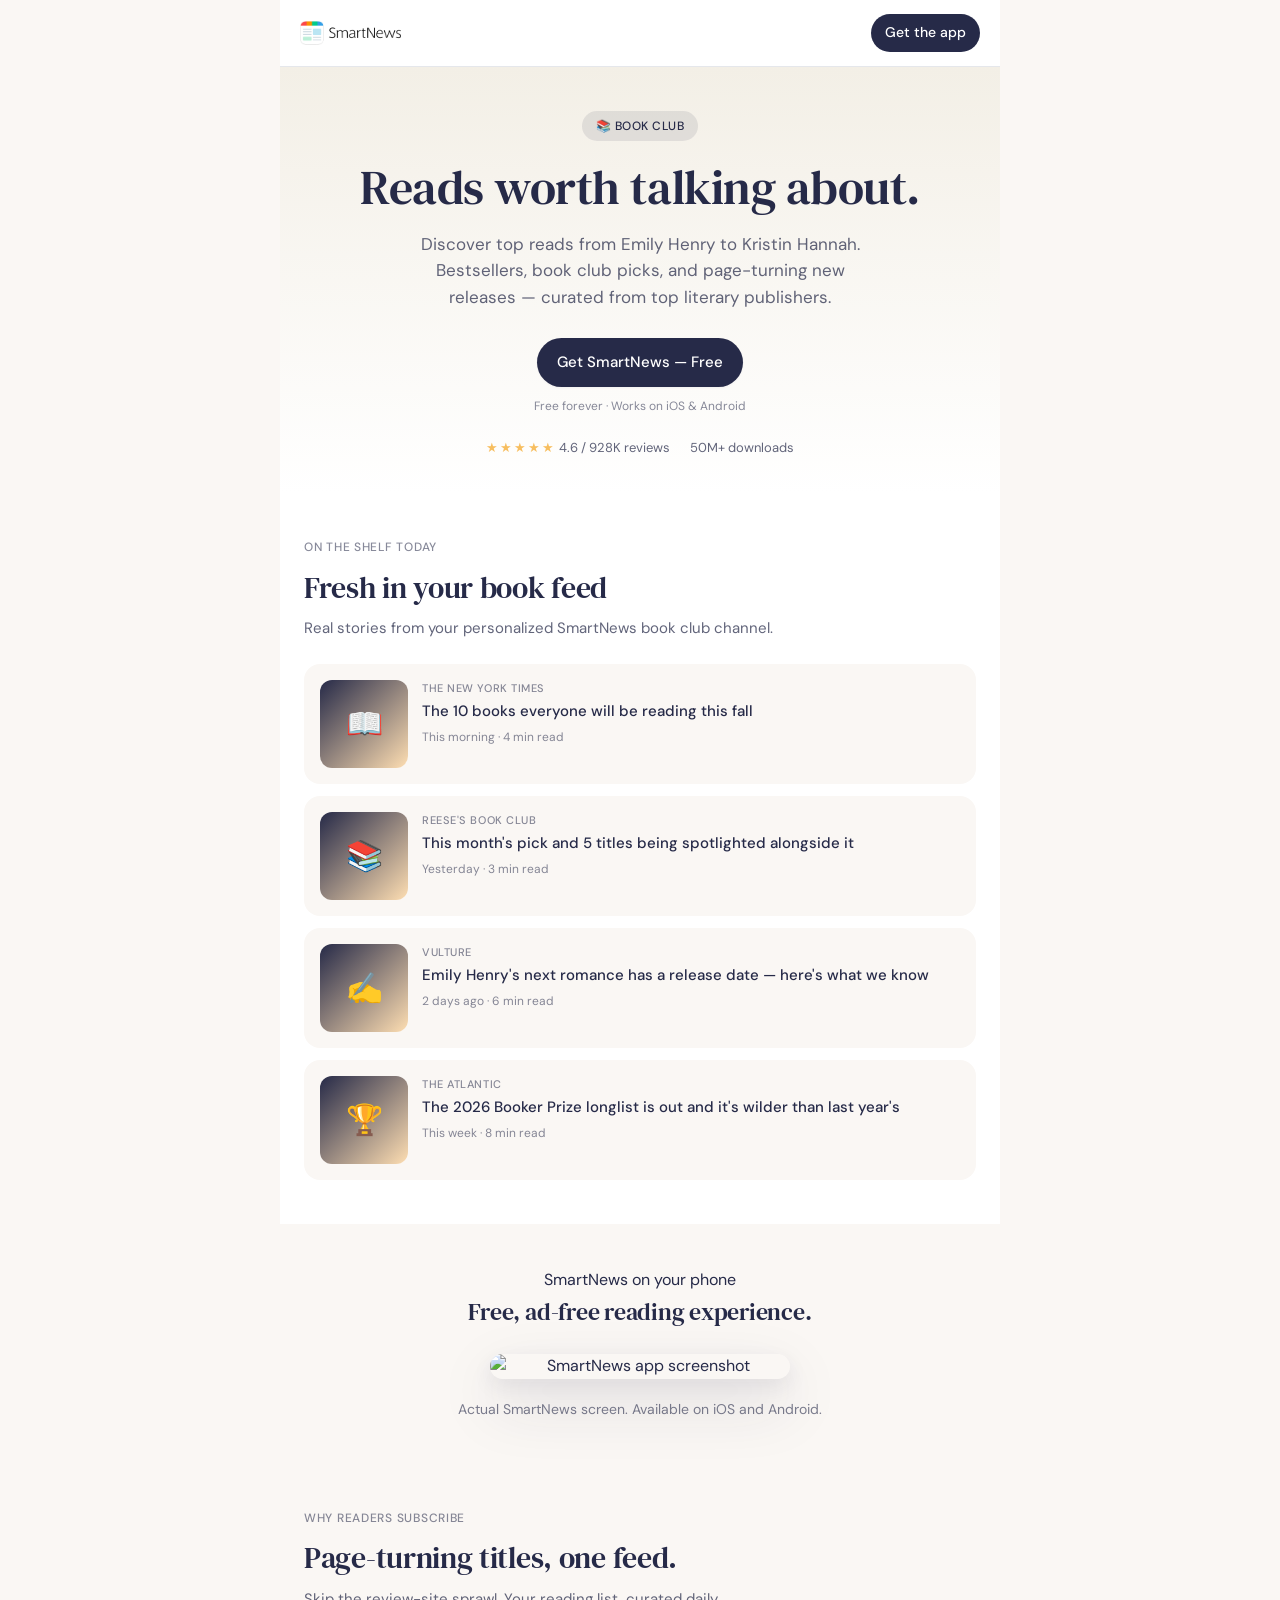
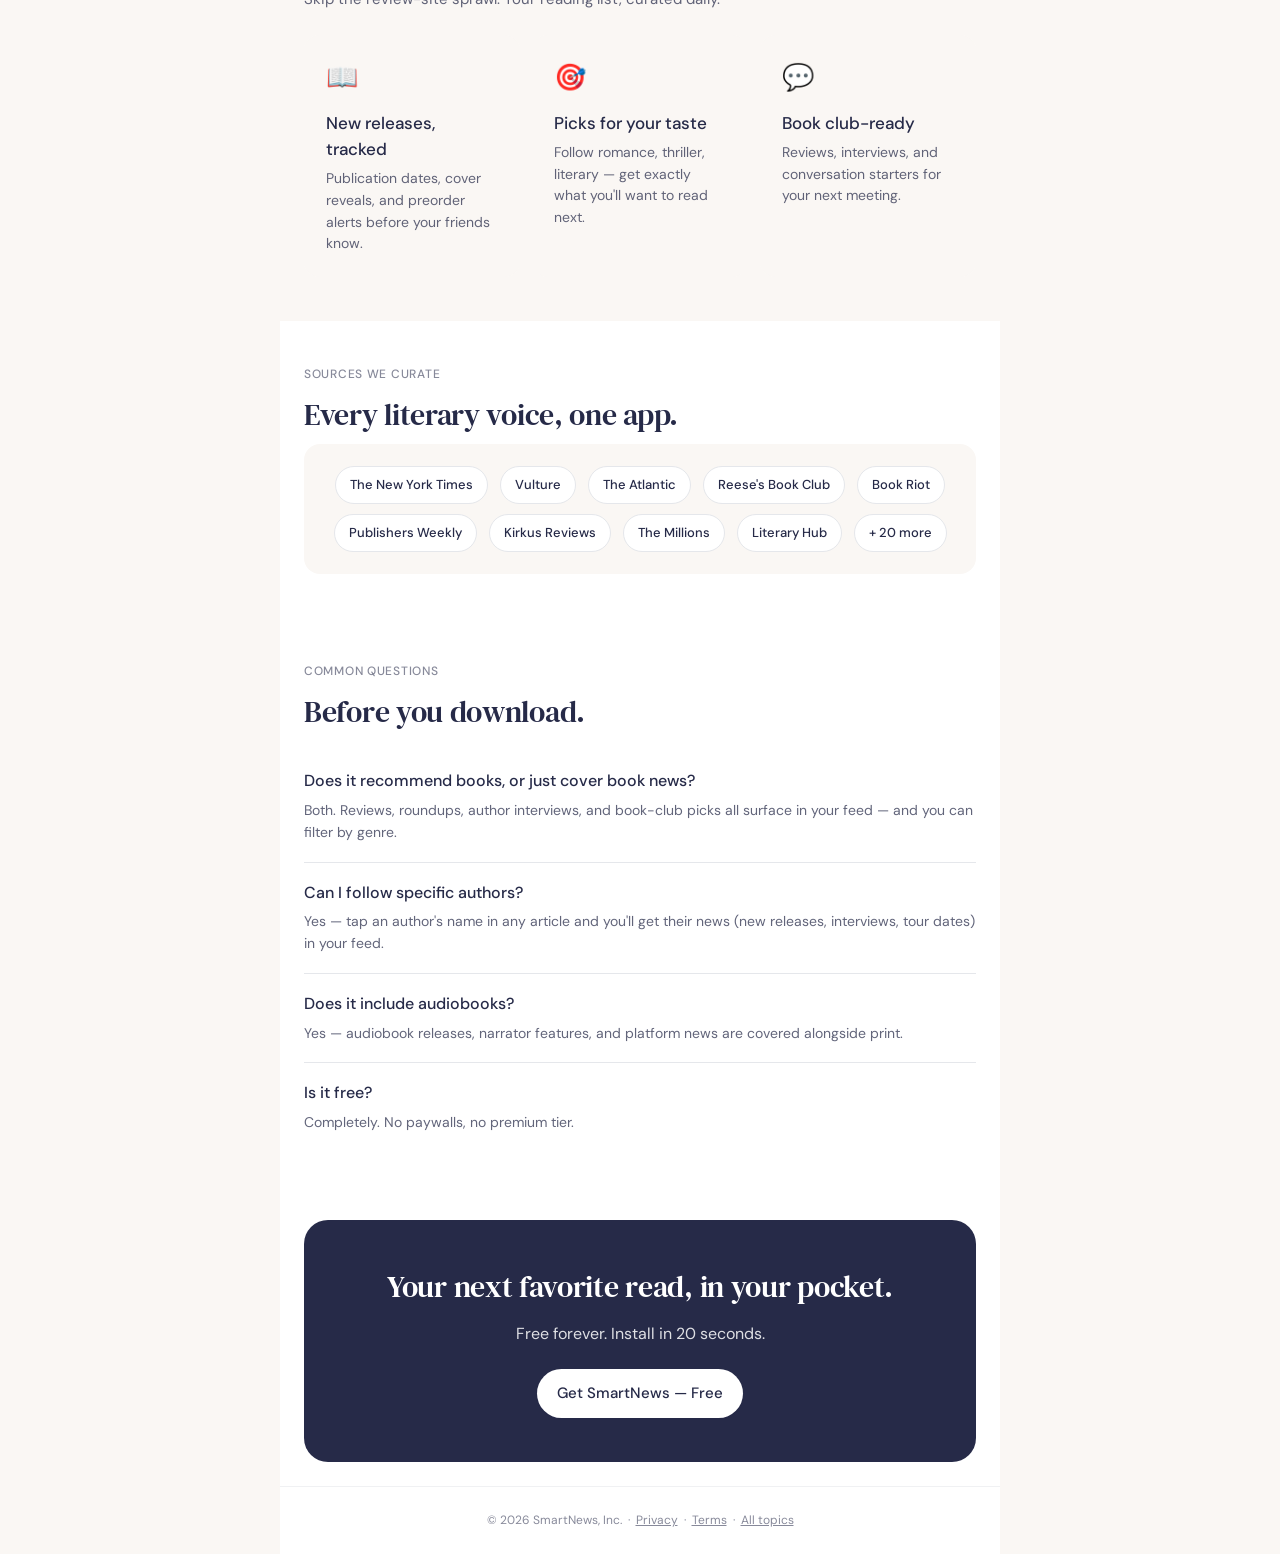
==== book-club.html @ 544a38eb "Add book-club/pro-basketball/movies/music LPs, remove politics" ====
<!DOCTYPE html>
<html lang="en">
<head>
<meta charset="UTF-8">
<meta name="viewport" content="width=device-width, initial-scale=1.0">
<title>SmartNews: Book Club Reads Worth Talking About</title>
<meta name="description" content="Discover top reads from Emily Henry to Kristin Hannah. Book club picks, new releases, and page-turning titles curated from top literary publishers.">
<link rel="stylesheet" href="_shared.css">
<style>
  :root { --topic-primary: #262A48; --topic-secondary: #FEDEB2; }
  .hero { background: linear-gradient(180deg, #F3EFE6 0%, #FFFFFF 100%); }
  .hero .badge { background: rgba(38, 42, 72, 0.10); color: var(--sn-ink); }
</style>
</head>
<body>
<div class="wrap">

  <nav class="nav">
    <div class="logo-row">
      <img src="assets/smartnews-logo-horizontal.png" alt="SmartNews">
    </div>
    <a href="#install" class="nav-cta">Get the app</a>
  </nav>

  <!-- HERO -->
  <section class="hero">
    <div class="badge">📚 Book Club</div>
    <h1>Reads worth talking about.</h1>
    <p class="sub">Discover top reads from Emily Henry to Kristin Hannah. Bestsellers, book club picks, and page-turning new releases — curated from top literary publishers.</p>
    <div class="cta-row">
      <a href="#install" class="store-btn primary">Get SmartNews — Free</a>
    </div>
    <p style="font-size:12px;color:var(--sn-ink);opacity:0.55;margin-top:10px;">Free forever · Works on iOS &amp; Android</p>
    <div class="rating-row">
      <span><span class="stars">★★★★★</span> 4.6 / 928K reviews</span>
      <span>50M+ downloads</span>
    </div>
  </section>

  <!-- LIVE ARTICLES -->
  <section class="section">
    <div class="kicker">On the shelf today</div>
    <h2>Fresh in your book feed</h2>
    <p class="lead">Real stories from your personalized SmartNews book club channel.</p>
    <div class="article-list">
      <a class="article" href="#">
        <div class="thumb">📖</div>
        <div class="body">
          <div class="src">The New York Times</div>
          <div class="title">The 10 books everyone will be reading this fall</div>
          <div class="meta">This morning · 4 min read</div>
        </div>
      </a>
      <a class="article" href="#">
        <div class="thumb">📚</div>
        <div class="body">
          <div class="src">Reese's Book Club</div>
          <div class="title">This month's pick and 5 titles being spotlighted alongside it</div>
          <div class="meta">Yesterday · 3 min read</div>
        </div>
      </a>
      <a class="article" href="#">
        <div class="thumb">✍️</div>
        <div class="body">
          <div class="src">Vulture</div>
          <div class="title">Emily Henry's next romance has a release date — here's what we know</div>
          <div class="meta">2 days ago · 6 min read</div>
        </div>
      </a>
      <a class="article" href="#">
        <div class="thumb">🏆</div>
        <div class="body">
          <div class="src">The Atlantic</div>
          <div class="title">The 2026 Booker Prize longlist is out and it's wilder than last year's</div>
          <div class="meta">This week · 8 min read</div>
        </div>
      </a>
    </div>
  </section>

  <!-- PHONE SHOWCASE -->
  <section class="phone-showcase">
    <div class="kicker">SmartNews on your phone</div>
    <h2>Free, ad-free reading experience.</h2>
    <div class="phone-frame">
      <img src="https://is1-ssl.mzstatic.com/image/thumb/PurpleSource221/v4/6b/c0/bc/6bc0bc3d-b26a-2204-5778-1f31753d4a81/052626_ASO_Frame2_v2_GR_1242x2208__U00281_U0029.png/828x1792bb.png" alt="SmartNews app screenshot">
    </div>
    <p class="caption">Actual SmartNews screen. Available on iOS and Android.</p>
  </section>

  <!-- VALUE PROPS -->
  <section class="section" style="background: var(--sn-surface);">
    <div class="kicker">Why readers subscribe</div>
    <h2>Page-turning titles, one feed.</h2>
    <p class="lead">Skip the review-site sprawl. Your reading list, curated daily.</p>
    <div class="value-grid">
      <div class="value-card">
        <div class="icon">📖</div>
        <h3>New releases, tracked</h3>
        <p>Publication dates, cover reveals, and preorder alerts before your friends know.</p>
      </div>
      <div class="value-card">
        <div class="icon">🎯</div>
        <h3>Picks for your taste</h3>
        <p>Follow romance, thriller, literary — get exactly what you'll want to read next.</p>
      </div>
      <div class="value-card">
        <div class="icon">💬</div>
        <h3>Book club-ready</h3>
        <p>Reviews, interviews, and conversation starters for your next meeting.</p>
      </div>
    </div>
  </section>

  <!-- PUBLISHERS -->
  <section class="section">
    <div class="kicker">Sources we curate</div>
    <h2>Every literary voice, one app.</h2>
    <div class="publishers">
      <div class="publisher">The New York Times</div>
      <div class="publisher">Vulture</div>
      <div class="publisher">The Atlantic</div>
      <div class="publisher">Reese's Book Club</div>
      <div class="publisher">Book Riot</div>
      <div class="publisher">Publishers Weekly</div>
      <div class="publisher">Kirkus Reviews</div>
      <div class="publisher">The Millions</div>
      <div class="publisher">Literary Hub</div>
      <div class="publisher">+ 20 more</div>
    </div>
  </section>

  <!-- FAQ -->
  <section class="section">
    <div class="kicker">Common questions</div>
    <h2>Before you download.</h2>
    <div style="margin-top: 16px;">
      <div class="faq-item">
        <div class="faq-q">Does it recommend books, or just cover book news?</div>
        <div class="faq-a">Both. Reviews, roundups, author interviews, and book-club picks all surface in your feed — and you can filter by genre.</div>
      </div>
      <div class="faq-item">
        <div class="faq-q">Can I follow specific authors?</div>
        <div class="faq-a">Yes — tap an author's name in any article and you'll get their news (new releases, interviews, tour dates) in your feed.</div>
      </div>
      <div class="faq-item">
        <div class="faq-q">Does it include audiobooks?</div>
        <div class="faq-a">Yes — audiobook releases, narrator features, and platform news are covered alongside print.</div>
      </div>
      <div class="faq-item">
        <div class="faq-q">Is it free?</div>
        <div class="faq-a">Completely. No paywalls, no premium tier.</div>
      </div>
    </div>
  </section>

  <!-- CTA -->
  <section id="install" class="cta-block">
    <h2>Your next favorite read, in your pocket.</h2>
    <p>Free forever. Install in 20 seconds.</p>
    <div class="cta-row">
      <a href="#" class="store-btn primary">Get SmartNews — Free</a>
    </div>
  </section>

  <footer class="footer">
    <p>&copy; 2026 SmartNews, Inc. &nbsp;·&nbsp;
      <a href="#">Privacy</a> &nbsp;·&nbsp;
      <a href="#">Terms</a> &nbsp;·&nbsp;
      <a href="#">All topics</a>
    </p>
  </footer>

</div>
<script src="_lp.js"></script>
<script>fetchAndRender('book-club');</script>
</body>
</html>
---- _shared.css ----
/* SmartNews W2A LP — brand-aligned design tokens
   Source: SN Brand Guidelines [External] (Oct 2024)
   - Primary type: DM Serif Text (headers) + DM Sans (body/subheader/CTA)
   - Color palette: theme1.xml から抽出した公式色 */
@import url('https://fonts.googleapis.com/css2?family=DM+Sans:ital,wght@0,400;0,500;0,700;1,400&family=DM+Serif+Text:ital@0;1&display=swap');

:root {
  /* Brand primary */
  --sn-ink:        #262A48;   /* dark primary (headers, body text) */
  --sn-white:      #FFFFFF;
  --sn-surface:    #FAF7F4;   /* warm off-white bg */
  --sn-red:        #FD4749;   /* SmartNews accent red */
  /* Brand accents */
  --sn-blue:       #329FE7;
  --sn-mint:       #00CC8B;
  --sn-orange:     #FB9200;
  --sn-peach:      #FEDEB2;
  --sn-mint-lt:    #BCEFD8;
  --sn-blue-lt:    #BAE5F3;
  --sn-teal:       #0097A7;
  /* Neutrals */
  --sn-gray:       #6B7280;
  --sn-gray-light: #E5E7EB;
  --star-gold:     #F5A623;
  --shadow-sm: 0 1px 2px rgba(38,42,72,0.05);
  --shadow-md: 0 4px 12px rgba(38,42,72,0.08);
  --shadow-lg: 0 12px 32px rgba(38,42,72,0.10);
  --radius: 16px;      /* SmartNews rounded article card 精神を継承 */
  --radius-lg: 24px;
}
* { box-sizing: border-box; margin: 0; padding: 0; }
html { -webkit-text-size-adjust: 100%; }
body {
  font-family: "DM Sans", -apple-system, BlinkMacSystemFont, "Helvetica Neue", sans-serif;
  color: var(--sn-ink);
  background: var(--sn-surface);
  line-height: 1.55;
  font-size: 16px;
  font-weight: 400;
}
img { max-width: 100%; display: block; }
a { color: inherit; text-decoration: none; }
button { font-family: inherit; cursor: pointer; border: none; background: none; }

.wrap { max-width: 720px; margin: 0 auto; background: var(--sn-white); min-height: 100vh; }
.nav {
  display: flex; justify-content: space-between; align-items: center;
  padding: 14px 20px; border-bottom: 1px solid var(--sn-gray-light);
  position: sticky; top: 0; background: rgba(255,255,255,0.96);
  backdrop-filter: blur(10px); z-index: 10;
}
.logo-row { display: flex; align-items: center; }
.logo-row img { height: 24px; width: auto; }
.nav-cta {
  padding: 8px 14px; background: var(--sn-ink); color: var(--sn-white);
  border-radius: 999px; font-weight: 500; font-size: 14px;
  font-family: "DM Sans", sans-serif;
}

.hero { padding: 44px 24px 36px; text-align: center; }
.hero .badge {
  display: inline-block; padding: 6px 14px; background: rgba(38,42,72,0.06);
  border-radius: 999px; font-size: 12px; font-weight: 500; letter-spacing: 0.04em;
  text-transform: uppercase; margin-bottom: 20px; color: var(--sn-ink);
}
.hero h1 {
  font-family: "DM Serif Text", Georgia, serif;
  font-size: 38px; line-height: 1.12; letter-spacing: -0.01em;
  font-weight: 400; margin-bottom: 16px; color: var(--sn-ink);
}
.hero .sub {
  font-size: 17px; color: var(--sn-ink); opacity: 0.72;
  max-width: 480px; margin: 0 auto 28px;
}

/* App Store marketing screenshot は完成デザインなので、そのまま角丸+シャドウで魅せる */
.phone-frame {
  position: relative; width: 260px; margin: 24px auto 0;
  border-radius: 28px; overflow: hidden;
  box-shadow: 0 24px 60px rgba(38,42,72,0.15), 0 8px 20px rgba(38,42,72,0.08);
}
.phone-frame img { display: block; width: 100%; }
.phone-showcase {
  padding: 44px 24px; background: var(--sn-surface); text-align: center;
}
.phone-showcase h2 {
  font-family: "DM Serif Text", Georgia, serif;
  font-weight: 400; font-size: 24px; margin-bottom: 4px; letter-spacing: -0.01em;
}
.phone-showcase .caption {
  color: var(--sn-ink); opacity: 0.6; font-size: 14px; margin-top: 20px;
}

.cta-row { display: flex; gap: 10px; justify-content: center; flex-wrap: wrap; }
.store-btn {
  display: inline-flex; align-items: center; gap: 8px;
  padding: 13px 20px; background: var(--sn-ink); color: var(--sn-white);
  border-radius: 999px; font-weight: 500; font-size: 15px;
  box-shadow: var(--shadow-sm);
  font-family: "DM Sans", sans-serif;
}
.store-btn .icon { width: 20px; height: 20px; }
.rating-row {
  display: flex; gap: 20px; justify-content: center; margin-top: 22px;
  font-size: 13px; color: var(--sn-ink); opacity: 0.72;
}
.rating-row .stars { color: var(--star-gold); letter-spacing: 2px; }

.section { padding: 44px 24px; }
.section h2 {
  font-family: "DM Serif Text", Georgia, serif;
  font-size: 26px; font-weight: 400; letter-spacing: -0.01em; margin-bottom: 6px;
}
.section .kicker {
  font-size: 12px; color: var(--sn-ink); opacity: 0.55;
  text-transform: uppercase; letter-spacing: 0.06em; font-weight: 500; margin-bottom: 8px;
}
.section .lead { color: var(--sn-ink); opacity: 0.72; margin-bottom: 24px; font-size: 15px; }

.article-list { display: flex; flex-direction: column; gap: 12px; }
.article {
  display: flex; gap: 14px; padding: 16px; background: var(--sn-surface);
  border-radius: var(--radius);       /* rounded card = brand core motif */
  transition: transform 0.15s ease, box-shadow 0.15s ease;
}
.article:hover { transform: translateY(-2px); box-shadow: var(--shadow-md); }
.article .thumb {
  width: 88px; height: 88px; border-radius: 12px; flex-shrink: 0;
  background: linear-gradient(135deg, var(--topic-primary, #888), var(--topic-secondary, #444));
  display: flex; align-items: center; justify-content: center;
  font-size: 30px; color: var(--sn-white);
}
.article .thumb.has-image {
  background-size: cover; background-position: center; background-repeat: no-repeat;
  background-color: var(--sn-surface);
  color: transparent;
}
.article .body { flex: 1; min-width: 0; }
.article .src {
  font-size: 11px; color: var(--sn-ink); opacity: 0.55;
  text-transform: uppercase; letter-spacing: 0.05em; font-weight: 500; margin-bottom: 4px;
}
.article .title { font-size: 15px; font-weight: 500; line-height: 1.35; margin-bottom: 6px; }
.article .meta { font-size: 12px; color: var(--sn-ink); opacity: 0.55; }

.value-grid { display: grid; grid-template-columns: 1fr; gap: 12px; }
.value-card {
  padding: 22px; background: var(--sn-surface); border-radius: var(--radius);
}
.value-card .icon { font-size: 26px; margin-bottom: 12px; }
.value-card h3 {
  font-size: 17px; font-weight: 500; margin-bottom: 6px;
  font-family: "DM Sans", sans-serif;
}
.value-card p { color: var(--sn-ink); opacity: 0.72; font-size: 14px; }

.publishers {
  display: flex; flex-wrap: wrap; gap: 10px 12px; padding: 22px;
  background: var(--sn-surface); border-radius: var(--radius);
  align-items: center; justify-content: center;
}
.publisher {
  padding: 8px 14px; background: var(--sn-white); border: 1px solid var(--sn-gray-light);
  border-radius: 999px;    /* round pill = brand moment */
  font-size: 13px; font-weight: 500; color: var(--sn-ink);
}

.faq-item { padding: 18px 0; border-bottom: 1px solid var(--sn-gray-light); }
.faq-item:last-child { border-bottom: none; }
.faq-q { font-weight: 500; font-size: 16px; margin-bottom: 6px; }
.faq-a { color: var(--sn-ink); opacity: 0.72; font-size: 14px; }

.cta-block {
  background: var(--topic-primary, var(--sn-ink)); color: var(--sn-white);
  padding: 44px 24px; text-align: center; border-radius: var(--radius-lg);
  margin: 24px;
}
.cta-block h2 {
  font-family: "DM Serif Text", Georgia, serif;
  font-weight: 400; color: var(--sn-white); font-size: 30px; margin-bottom: 12px;
  letter-spacing: -0.01em;
}
.cta-block p { color: rgba(255,255,255,0.85); margin-bottom: 22px; }
.cta-block .store-btn { background: var(--sn-white); color: var(--sn-ink); }

.footer {
  padding: 24px; text-align: center; font-size: 12px;
  color: var(--sn-ink); opacity: 0.55;
  border-top: 1px solid var(--sn-gray-light);
}
.footer a { text-decoration: underline; }

@media (min-width: 720px) {
  .hero h1 { font-size: 48px; }
  .section h2 { font-size: 30px; }
  .phone-frame { width: 300px; }
  .value-grid { grid-template-columns: repeat(3, 1fr); }
}
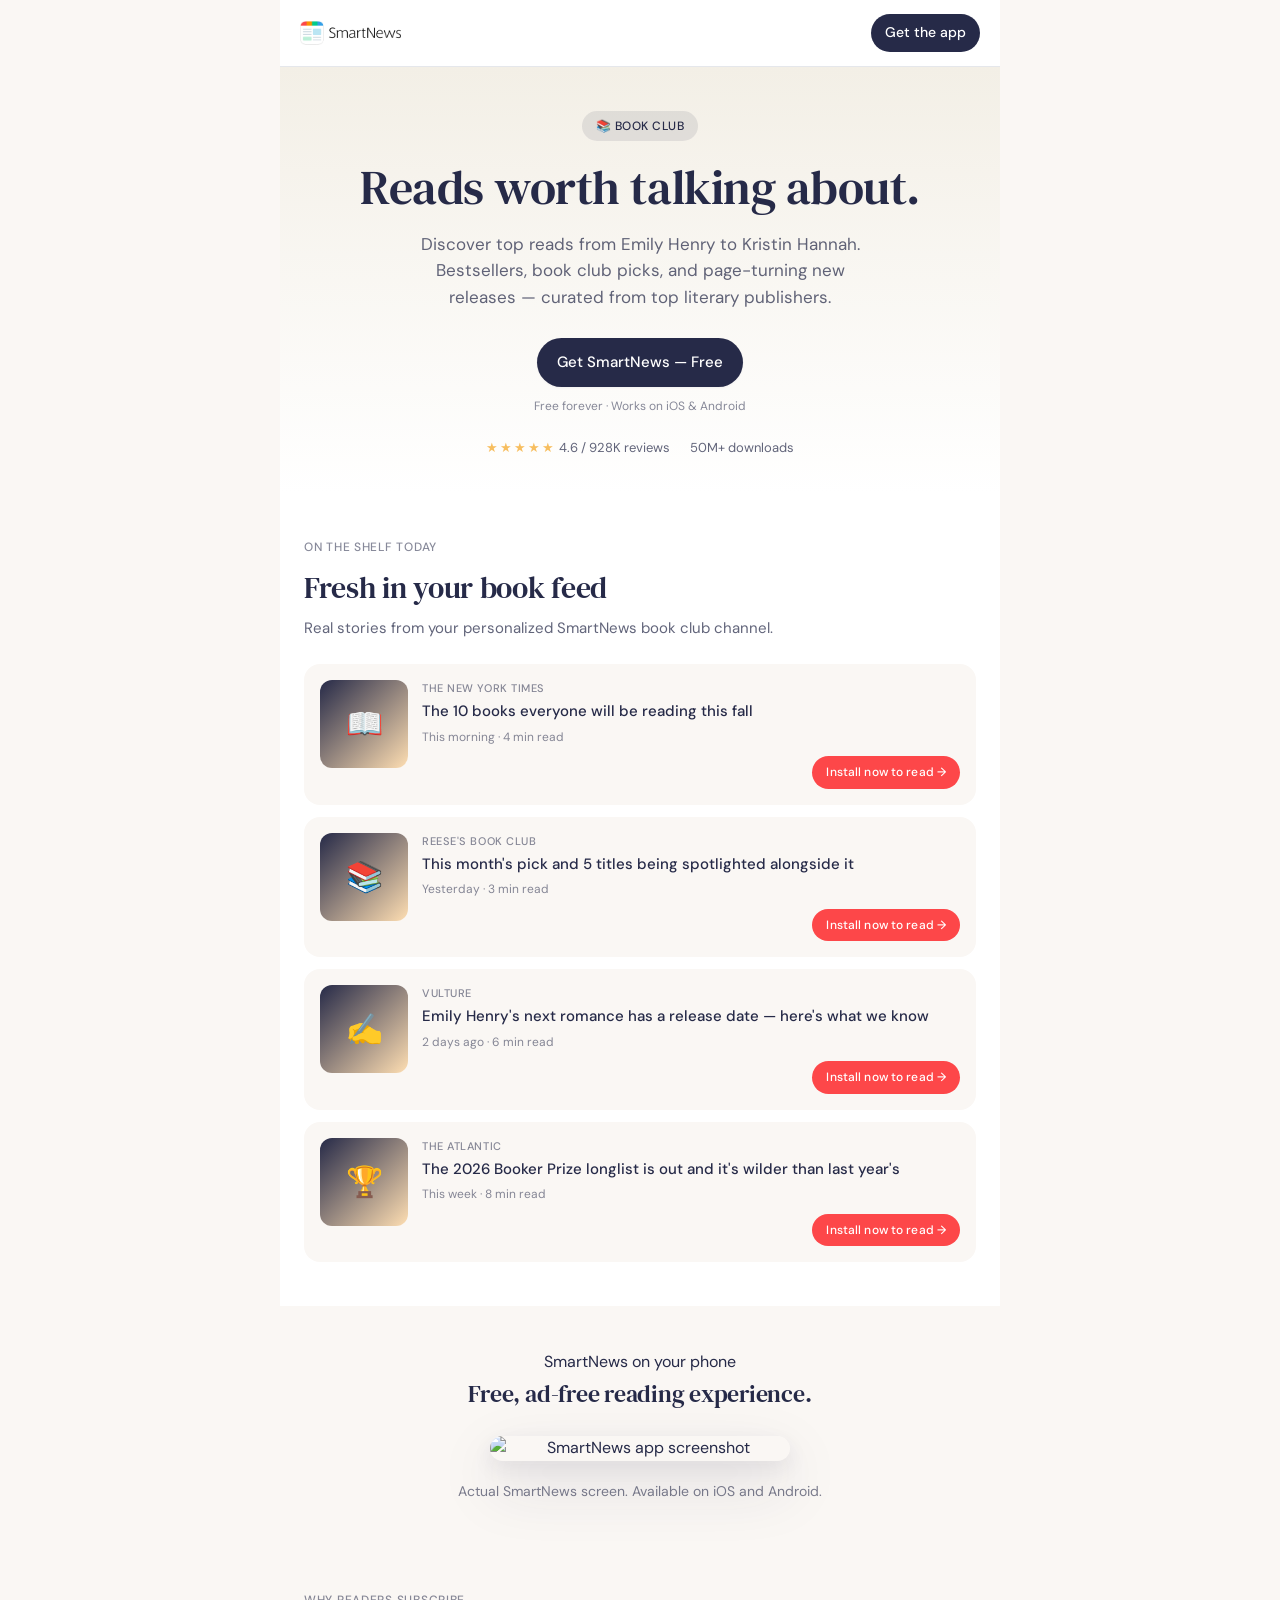
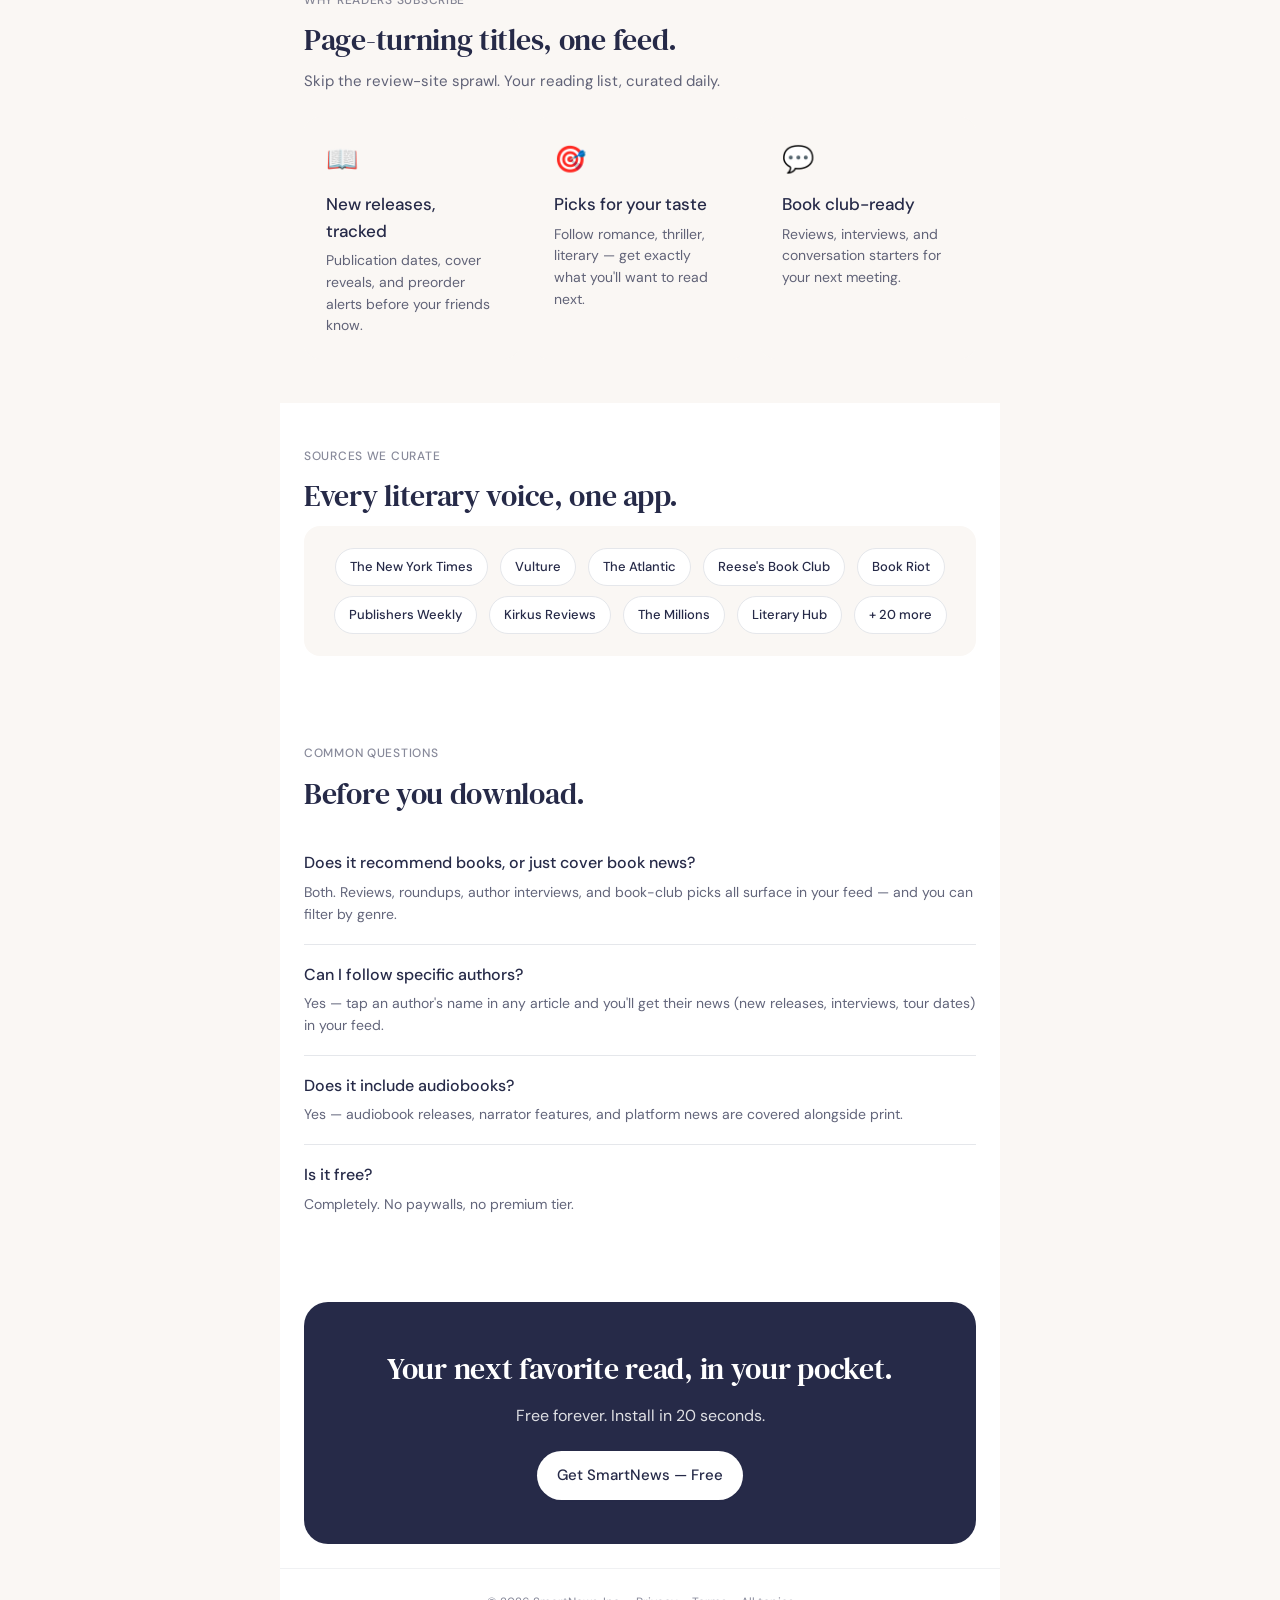
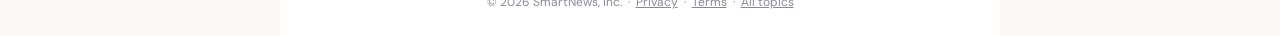
==== commit 4af0447a: "feat: 記事カードに install CTA を追加 LP の記事タップが全て install 導線 (Adjust URL) になっている状態で、 ユーザーが「記事を読める」と誤解して tap " ====
--- a/book-club.html
+++ b/book-club.html
@@ -49,6 +49,7 @@
           <div class="src">The New York Times</div>
           <div class="title">The 10 books everyone will be reading this fall</div>
           <div class="meta">This morning · 4 min read</div>
+          <span class="article-cta">Install now to read →</span>
         </div>
       </a>
       <a class="article" href="#">
@@ -57,6 +58,7 @@
           <div class="src">Reese's Book Club</div>
           <div class="title">This month's pick and 5 titles being spotlighted alongside it</div>
           <div class="meta">Yesterday · 3 min read</div>
+          <span class="article-cta">Install now to read →</span>
         </div>
       </a>
       <a class="article" href="#">
@@ -65,6 +67,7 @@
           <div class="src">Vulture</div>
           <div class="title">Emily Henry's next romance has a release date — here's what we know</div>
           <div class="meta">2 days ago · 6 min read</div>
+          <span class="article-cta">Install now to read →</span>
         </div>
       </a>
       <a class="article" href="#">
@@ -73,6 +76,7 @@
           <div class="src">The Atlantic</div>
           <div class="title">The 2026 Booker Prize longlist is out and it's wilder than last year's</div>
           <div class="meta">This week · 8 min read</div>
+          <span class="article-cta">Install now to read →</span>
         </div>
       </a>
     </div>
@@ -159,7 +163,7 @@
     <h2>Your next favorite read, in your pocket.</h2>
     <p>Free forever. Install in 20 seconds.</p>
     <div class="cta-row">
-      <a href="#" class="store-btn primary">Get SmartNews — Free</a>
+      <a href="#install" class="store-btn primary">Get SmartNews — Free</a>
     </div>
   </section>
 
--- a/_shared.css
+++ b/_shared.css
@@ -135,13 +135,21 @@
   background-color: var(--sn-surface);
   color: transparent;
 }
-.article .body { flex: 1; min-width: 0; }
+.article .body { flex: 1; min-width: 0; display: flex; flex-direction: column; align-items: flex-start; }
 .article .src {
   font-size: 11px; color: var(--sn-ink); opacity: 0.55;
   text-transform: uppercase; letter-spacing: 0.05em; font-weight: 500; margin-bottom: 4px;
 }
 .article .title { font-size: 15px; font-weight: 500; line-height: 1.35; margin-bottom: 6px; }
 .article .meta { font-size: 12px; color: var(--sn-ink); opacity: 0.55; }
+.article-cta {
+  display: inline-flex; align-items: center; gap: 4px;
+  align-self: flex-end;
+  margin-top: 10px; padding: 7px 14px;
+  background: var(--sn-red); color: var(--sn-white);
+  border-radius: 999px; font-size: 12px; font-weight: 500;
+  letter-spacing: 0.01em;
+}
 
 .value-grid { display: grid; grid-template-columns: 1fr; gap: 12px; }
 .value-card {
